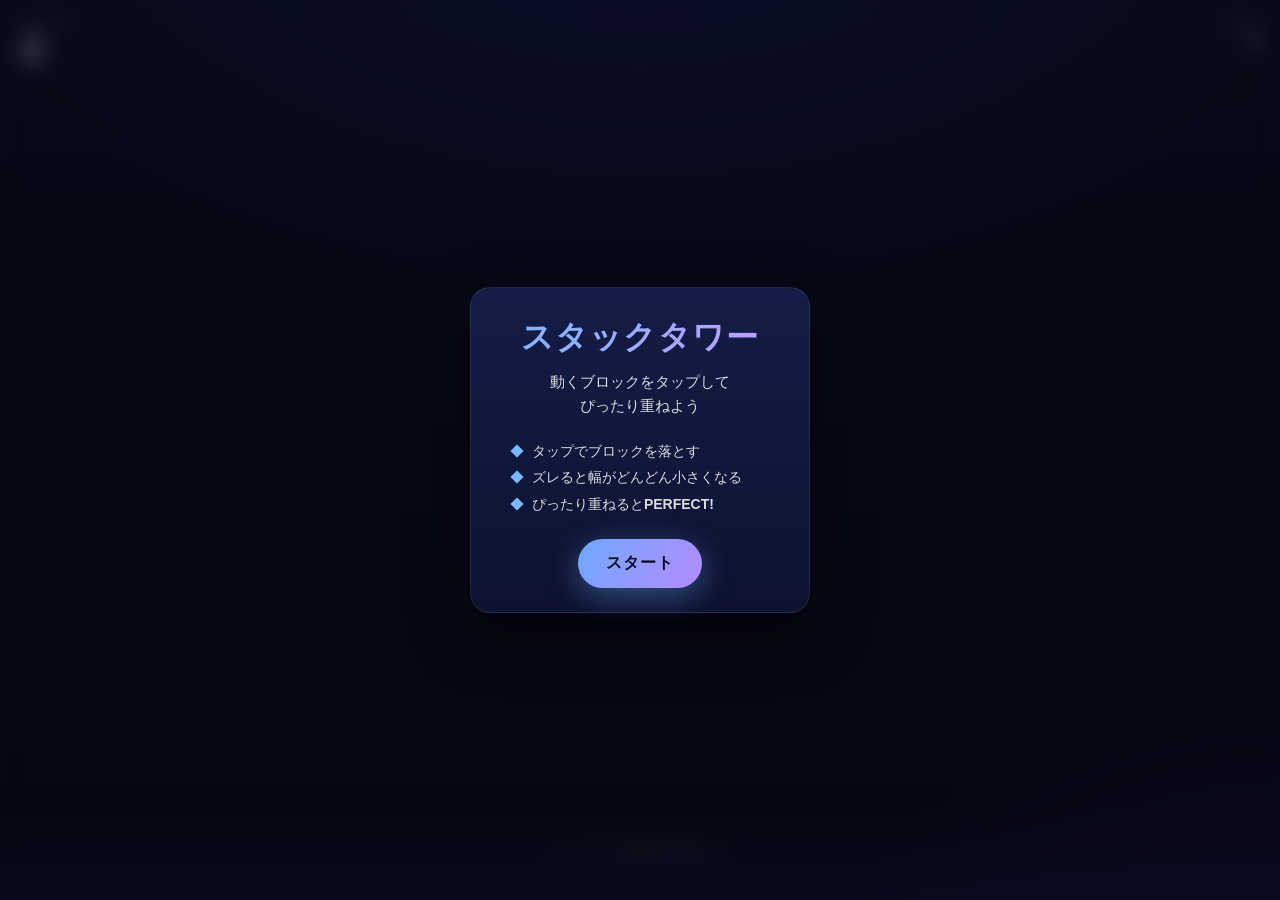
==== index.html @ 0a646254 "Add Stack Tower mobile-friendly tap game Single-tap HTML5 game playable on smartphones. A block slid" ====
<!DOCTYPE html>
<html lang="ja">
<head>
<meta charset="UTF-8">
<meta name="viewport" content="width=device-width, initial-scale=1.0, maximum-scale=1.0, minimum-scale=1.0, user-scalable=no, viewport-fit=cover">
<meta name="mobile-web-app-capable" content="yes">
<meta name="apple-mobile-web-app-capable" content="yes">
<meta name="apple-mobile-web-app-status-bar-style" content="black-translucent">
<meta name="theme-color" content="#0b1020">
<title>スタックタワー</title>
<link rel="stylesheet" href="style.css">
</head>
<body>
<div id="app">
  <canvas id="game"></canvas>

  <div id="hud">
    <div class="score-block">
      <div class="score-label">SCORE</div>
      <div id="score" class="score-value">0</div>
    </div>
    <div class="best-block">
      <div class="best-label">BEST</div>
      <div id="best" class="best-value">0</div>
    </div>
  </div>

  <div id="tap-hint" class="hint">タップして積み上げよう</div>

  <div id="start-screen" class="overlay">
    <div class="panel">
      <h1>スタックタワー</h1>
      <p class="lead">動くブロックをタップして<br>ぴったり重ねよう</p>
      <ul class="rules">
        <li>タップでブロックを落とす</li>
        <li>ズレると幅がどんどん小さくなる</li>
        <li>ぴったり重ねると<b>PERFECT!</b></li>
      </ul>
      <button id="start-btn" class="btn primary">スタート</button>
    </div>
  </div>

  <div id="gameover-screen" class="overlay hidden">
    <div class="panel">
      <h2>GAME OVER</h2>
      <div class="result-row">
        <span>SCORE</span>
        <b id="final-score">0</b>
      </div>
      <div class="result-row">
        <span>BEST</span>
        <b id="final-best">0</b>
      </div>
      <button id="retry-btn" class="btn primary">もう一度</button>
    </div>
  </div>
</div>

<script src="game.js"></script>
</body>
</html>
---- style.css ----
* {
  box-sizing: border-box;
  margin: 0;
  padding: 0;
  -webkit-tap-highlight-color: transparent;
  -webkit-touch-callout: none;
  -webkit-user-select: none;
  user-select: none;
}

html, body {
  width: 100%;
  height: 100%;
  overflow: hidden;
  overscroll-behavior: none;
  background: #0b1020;
  color: #f5f7ff;
  font-family: -apple-system, BlinkMacSystemFont, "Hiragino Sans", "Yu Gothic UI", "Segoe UI", sans-serif;
  touch-action: manipulation;
}

#app {
  position: fixed;
  inset: 0;
  display: flex;
  align-items: center;
  justify-content: center;
  background:
    radial-gradient(1200px 800px at 50% -20%, #1e2a68 0%, transparent 60%),
    radial-gradient(900px 700px at 100% 120%, #2a1552 0%, transparent 55%),
    linear-gradient(180deg, #0b1020 0%, #05060f 100%);
}

#game {
  width: 100%;
  height: 100%;
  display: block;
  touch-action: manipulation;
}

#hud {
  position: absolute;
  top: env(safe-area-inset-top, 0);
  left: 0;
  right: 0;
  padding: 16px 20px;
  display: flex;
  justify-content: space-between;
  align-items: flex-start;
  pointer-events: none;
  font-variant-numeric: tabular-nums;
}

.score-label,
.best-label {
  font-size: 11px;
  letter-spacing: 0.18em;
  color: rgba(255, 255, 255, 0.55);
  text-transform: uppercase;
}

.score-value {
  font-size: 44px;
  font-weight: 800;
  line-height: 1;
  text-shadow: 0 2px 20px rgba(120, 160, 255, 0.35);
}

.best-block {
  text-align: right;
}

.best-value {
  font-size: 22px;
  font-weight: 700;
  color: rgba(255, 255, 255, 0.85);
}

.hint {
  position: absolute;
  bottom: calc(env(safe-area-inset-bottom, 0) + 40px);
  left: 0;
  right: 0;
  text-align: center;
  font-size: 14px;
  letter-spacing: 0.08em;
  color: rgba(255, 255, 255, 0.7);
  animation: pulse 1.4s ease-in-out infinite;
  pointer-events: none;
}

.hint.hidden {
  display: none;
}

@keyframes pulse {
  0%, 100% { opacity: 0.4; transform: translateY(0); }
  50% { opacity: 1; transform: translateY(-2px); }
}

.overlay {
  position: absolute;
  inset: 0;
  display: flex;
  align-items: center;
  justify-content: center;
  background: rgba(6, 8, 22, 0.72);
  backdrop-filter: blur(10px);
  -webkit-backdrop-filter: blur(10px);
  padding: 24px;
  z-index: 10;
}

.overlay.hidden {
  display: none;
}

.panel {
  background: linear-gradient(180deg, rgba(30, 42, 104, 0.6), rgba(20, 26, 66, 0.6));
  border: 1px solid rgba(255, 255, 255, 0.08);
  border-radius: 20px;
  padding: 28px 24px 24px;
  max-width: 340px;
  width: 100%;
  text-align: center;
  box-shadow: 0 20px 60px rgba(0, 0, 0, 0.5);
}

.panel h1 {
  font-size: 32px;
  letter-spacing: 0.04em;
  margin-bottom: 10px;
  background: linear-gradient(120deg, #79b8ff, #c39bff);
  -webkit-background-clip: text;
  background-clip: text;
  color: transparent;
}

.panel h2 {
  font-size: 26px;
  margin-bottom: 18px;
  color: #ffd06a;
  letter-spacing: 0.08em;
}

.panel .lead {
  color: rgba(255, 255, 255, 0.85);
  line-height: 1.6;
  margin-bottom: 20px;
  font-size: 15px;
}

.rules {
  list-style: none;
  text-align: left;
  margin: 0 auto 22px;
  max-width: 260px;
  color: rgba(255, 255, 255, 0.85);
  font-size: 14px;
  line-height: 1.9;
}

.rules li::before {
  content: "◆ ";
  color: #79b8ff;
  margin-right: 4px;
}

.result-row {
  display: flex;
  justify-content: space-between;
  align-items: baseline;
  padding: 10px 6px;
  border-bottom: 1px dashed rgba(255, 255, 255, 0.12);
  font-size: 15px;
  color: rgba(255, 255, 255, 0.75);
}

.result-row:last-of-type {
  border-bottom: none;
  margin-bottom: 12px;
}

.result-row b {
  font-size: 28px;
  color: #fff;
  font-variant-numeric: tabular-nums;
}

.btn {
  display: inline-block;
  padding: 14px 28px;
  border-radius: 999px;
  border: none;
  font-size: 16px;
  font-weight: 700;
  letter-spacing: 0.06em;
  cursor: pointer;
  transition: transform 0.1s ease, box-shadow 0.2s ease;
  font-family: inherit;
}

.btn.primary {
  background: linear-gradient(120deg, #6ea8ff, #b48bff);
  color: #0b1020;
  box-shadow: 0 8px 30px rgba(110, 168, 255, 0.4);
}

.btn:active {
  transform: translateY(1px) scale(0.98);
}
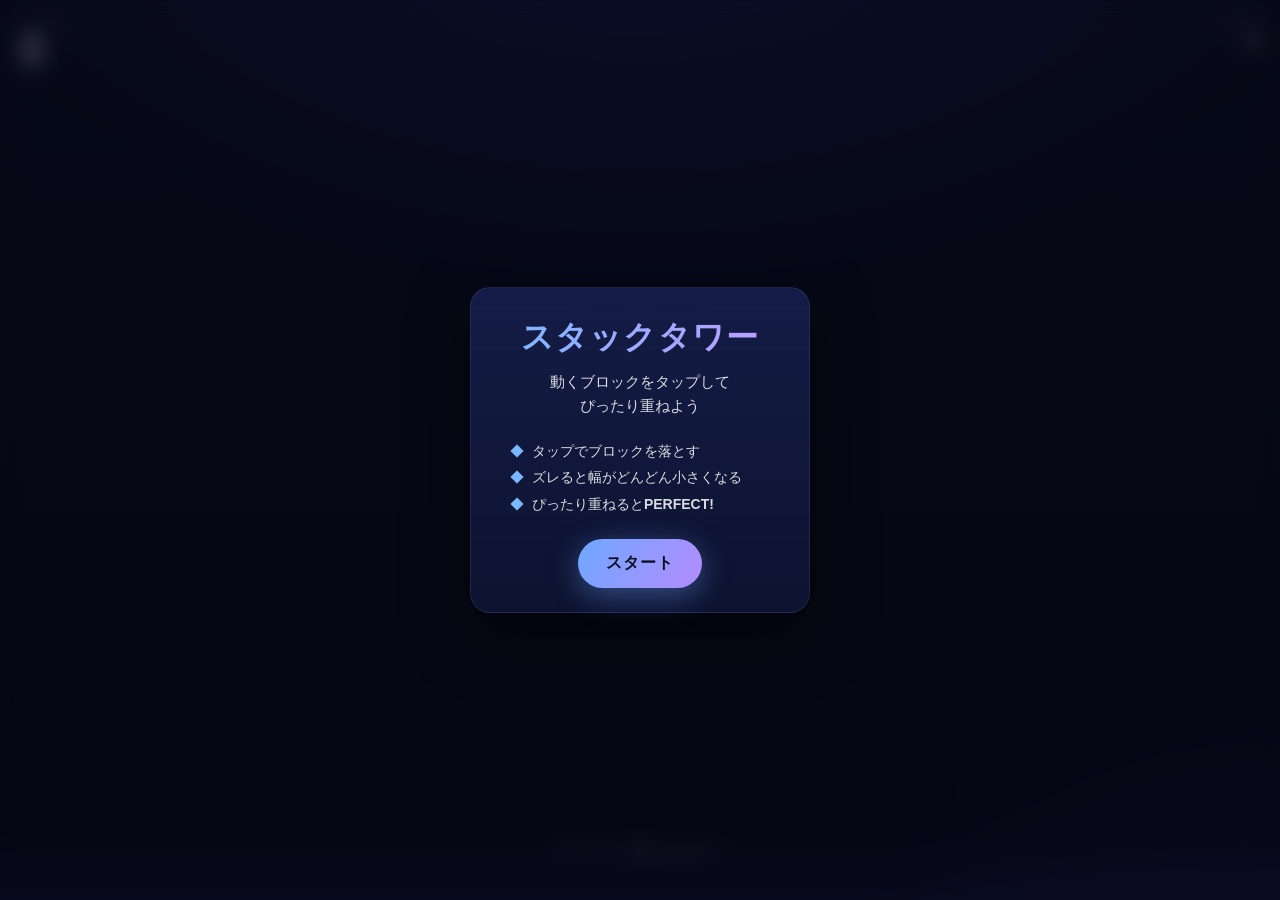
==== commit db2cd81e: "Add PWA support: manifest, offline service worker, and icons - Add manifest.webmanifest (name/short_" ====
--- a/index.html
+++ b/index.html
@@ -9,6 +9,10 @@
 <meta name="theme-color" content="#0b1020">
 <title>スタックタワー</title>
 <link rel="stylesheet" href="style.css">
+<link rel="manifest" href="manifest.webmanifest">
+<link rel="apple-touch-icon" href="icon-192.svg">
+<link rel="icon" type="image/svg+xml" href="icon-192.svg">
+<script src="sw-register.js" defer></script>
 </head>
 <body>
 <div id="app">
--- a/style.css
+++ b/style.css
@@ -16,7 +16,9 @@
   background: #0b1020;
   color: #f5f7ff;
   font-family: -apple-system, BlinkMacSystemFont, "Hiragino Sans", "Yu Gothic UI", "Segoe UI", sans-serif;
-  touch-action: manipulation;
+  touch-action: none;
+  position: fixed;
+  inset: 0;
 }
 
 #app {
@@ -35,7 +37,7 @@
   width: 100%;
   height: 100%;
   display: block;
-  touch-action: manipulation;
+  touch-action: none;
 }
 
 #hud {
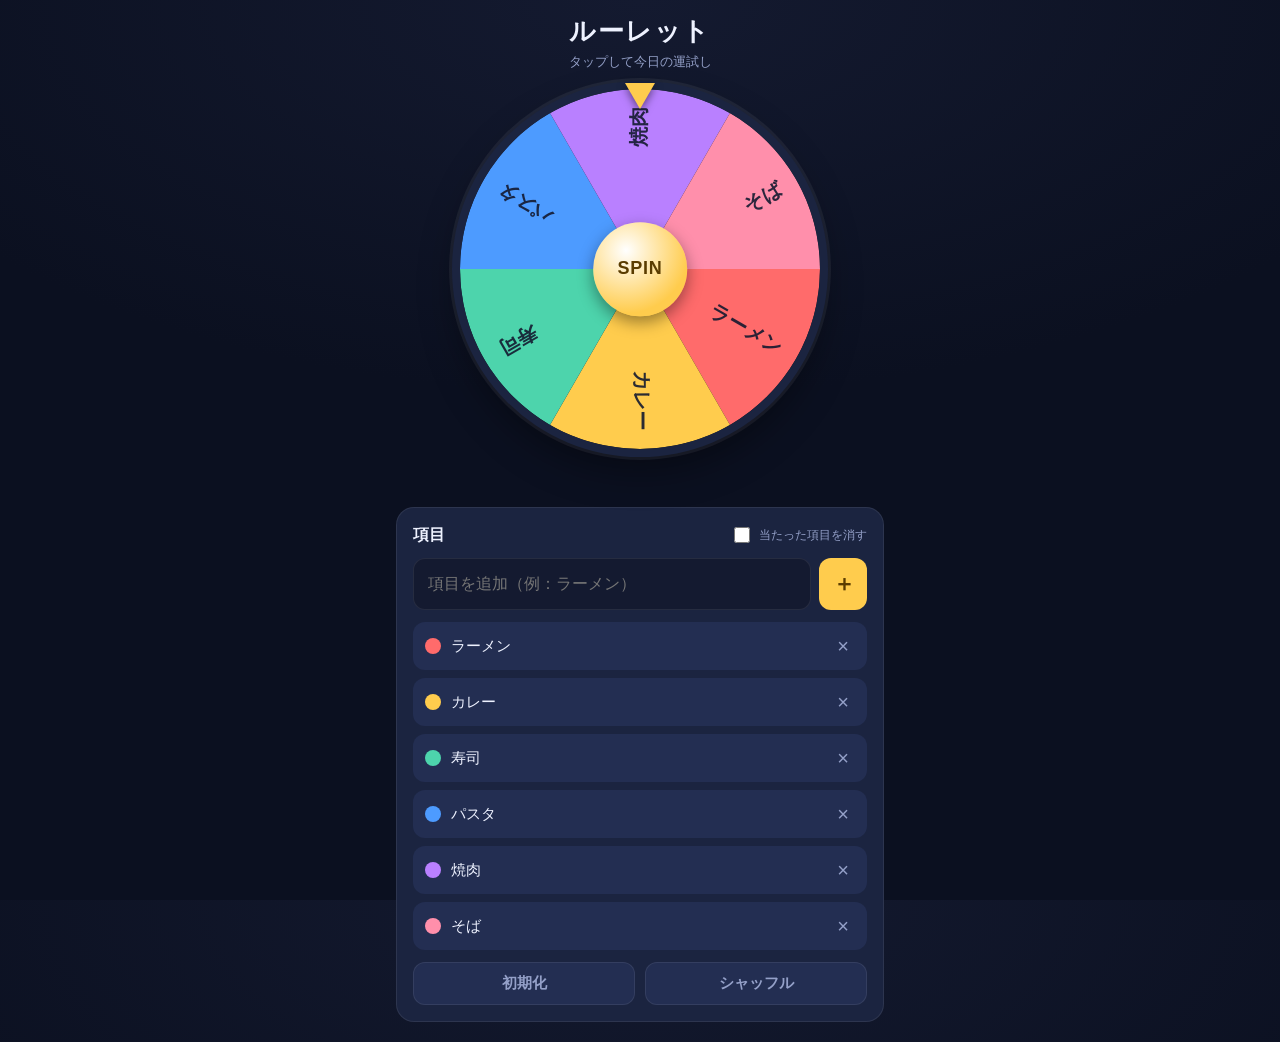
==== commit 9d9279b3: "Replace Stack Tower with a customizable roulette app Build a mobile-friendly spinning roulette: - Ca" ====
--- a/index.html
+++ b/index.html
@@ -7,7 +7,7 @@
 <meta name="apple-mobile-web-app-capable" content="yes">
 <meta name="apple-mobile-web-app-status-bar-style" content="black-translucent">
 <meta name="theme-color" content="#0b1020">
-<title>スタックタワー</title>
+<title>ルーレット</title>
 <link rel="stylesheet" href="style.css">
 <link rel="manifest" href="manifest.webmanifest">
 <link rel="apple-touch-icon" href="icon-192.svg">
@@ -16,50 +16,51 @@
 </head>
 <body>
 <div id="app">
-  <canvas id="game"></canvas>
+  <header id="topbar">
+    <h1 class="title">ルーレット</h1>
+    <p class="subtitle">タップして今日の運試し</p>
+  </header>
 
-  <div id="hud">
-    <div class="score-block">
-      <div class="score-label">SCORE</div>
-      <div id="score" class="score-value">0</div>
+  <main id="stage">
+    <div id="wheel-wrap">
+      <div id="pointer" aria-hidden="true"></div>
+      <canvas id="wheel"></canvas>
+      <button id="spin-btn" type="button" aria-label="ルーレットを回す">SPIN</button>
     </div>
-    <div class="best-block">
-      <div class="best-label">BEST</div>
-      <div id="best" class="best-value">0</div>
+    <div id="result" class="result" aria-live="polite"></div>
+  </main>
+
+  <section id="editor" aria-label="項目の編集">
+    <div class="editor-head">
+      <h2>項目</h2>
+      <label class="toggle">
+        <input type="checkbox" id="remove-winner">
+        <span>当たった項目を消す</span>
+      </label>
     </div>
-  </div>
 
-  <div id="tap-hint" class="hint">タップして積み上げよう</div>
+    <form id="add-form" autocomplete="off">
+      <input type="text" id="item-input" maxlength="24" placeholder="項目を追加（例：ラーメン）" aria-label="追加する項目">
+      <button type="submit" class="btn add" aria-label="追加">＋</button>
+    </form>
 
-  <div id="start-screen" class="overlay">
-    <div class="panel">
-      <h1>スタックタワー</h1>
-      <p class="lead">動くブロックをタップして<br>ぴったり重ねよう</p>
-      <ul class="rules">
-        <li>タップでブロックを落とす</li>
-        <li>ズレると幅がどんどん小さくなる</li>
-        <li>ぴったり重ねると<b>PERFECT!</b></li>
-      </ul>
-      <button id="start-btn" class="btn primary">スタート</button>
+    <ul id="item-list" class="item-list"></ul>
+
+    <div class="editor-actions">
+      <button type="button" id="reset-btn" class="btn ghost">初期化</button>
+      <button type="button" id="shuffle-btn" class="btn ghost">シャッフル</button>
     </div>
-  </div>
+  </section>
+</div>
 
-  <div id="gameover-screen" class="overlay hidden">
-    <div class="panel">
-      <h2>GAME OVER</h2>
-      <div class="result-row">
-        <span>SCORE</span>
-        <b id="final-score">0</b>
-      </div>
-      <div class="result-row">
-        <span>BEST</span>
-        <b id="final-best">0</b>
-      </div>
-      <button id="retry-btn" class="btn primary">もう一度</button>
-    </div>
+<div id="win-modal" class="overlay hidden" role="dialog" aria-modal="true" aria-labelledby="win-title">
+  <div class="panel">
+    <div class="win-label">結果</div>
+    <div id="win-title" class="win-name">—</div>
+    <button type="button" id="win-close" class="btn primary">閉じる</button>
   </div>
 </div>
 
-<script src="game.js"></script>
+<script src="roulette.js" defer></script>
 </body>
 </html>
--- a/style.css
+++ b/style.css
@@ -1,213 +1,314 @@
+:root {
+  --bg: #0b1020;
+  --bg-2: #141a30;
+  --panel: #1b2440;
+  --panel-2: #232e52;
+  --text: #eef2ff;
+  --muted: #94a0c8;
+  --accent: #ffcc4d;
+  --accent-2: #ff6b6b;
+  --line: rgba(255, 255, 255, 0.08);
+  --safe-top: env(safe-area-inset-top, 0px);
+  --safe-bottom: env(safe-area-inset-bottom, 0px);
+}
+
 * {
   box-sizing: border-box;
+  -webkit-tap-highlight-color: transparent;
+}
+
+html, body {
   margin: 0;
   padding: 0;
-  -webkit-tap-highlight-color: transparent;
-  -webkit-touch-callout: none;
-  -webkit-user-select: none;
-  user-select: none;
-}
-
-html, body {
-  width: 100%;
   height: 100%;
-  overflow: hidden;
+}
+
+body {
+  background: radial-gradient(120% 80% at 50% 0%, var(--bg-2) 0%, var(--bg) 55%);
+  color: var(--text);
+  font-family: -apple-system, BlinkMacSystemFont, "Hiragino Kaku Gothic ProN",
+    "Noto Sans JP", "Segoe UI", Roboto, sans-serif;
   overscroll-behavior: none;
-  background: #0b1020;
-  color: #f5f7ff;
-  font-family: -apple-system, BlinkMacSystemFont, "Hiragino Sans", "Yu Gothic UI", "Segoe UI", sans-serif;
-  touch-action: none;
-  position: fixed;
-  inset: 0;
 }
 
 #app {
-  position: fixed;
-  inset: 0;
-  display: flex;
-  align-items: center;
-  justify-content: center;
-  background:
-    radial-gradient(1200px 800px at 50% -20%, #1e2a68 0%, transparent 60%),
-    radial-gradient(900px 700px at 100% 120%, #2a1552 0%, transparent 55%),
-    linear-gradient(180deg, #0b1020 0%, #05060f 100%);
-}
-
-#game {
+  max-width: 520px;
+  margin: 0 auto;
+  min-height: 100%;
+  padding: calc(var(--safe-top) + 14px) 16px calc(var(--safe-bottom) + 20px);
+  display: flex;
+  flex-direction: column;
+  gap: 18px;
+}
+
+/* Top bar */
+#topbar {
+  text-align: center;
+}
+.title {
+  margin: 0;
+  font-size: 26px;
+  font-weight: 800;
+  letter-spacing: 0.06em;
+}
+.subtitle {
+  margin: 4px 0 0;
+  font-size: 13px;
+  color: var(--muted);
+}
+
+/* Wheel */
+#stage {
+  display: flex;
+  flex-direction: column;
+  align-items: center;
+  gap: 14px;
+}
+#wheel-wrap {
+  position: relative;
+  width: min(88vw, 360px);
+  aspect-ratio: 1 / 1;
+}
+#wheel {
   width: 100%;
   height: 100%;
   display: block;
-  touch-action: none;
-}
-
-#hud {
+  border-radius: 50%;
+  box-shadow:
+    0 0 0 8px var(--panel),
+    0 0 0 11px rgba(255, 255, 255, 0.06),
+    0 18px 40px rgba(0, 0, 0, 0.45);
+}
+#pointer {
   position: absolute;
-  top: env(safe-area-inset-top, 0);
-  left: 0;
-  right: 0;
-  padding: 16px 20px;
-  display: flex;
+  top: -6px;
+  left: 50%;
+  transform: translateX(-50%);
+  width: 0;
+  height: 0;
+  border-left: 15px solid transparent;
+  border-right: 15px solid transparent;
+  border-top: 26px solid var(--accent);
+  filter: drop-shadow(0 3px 4px rgba(0, 0, 0, 0.5));
+  z-index: 3;
+}
+#spin-btn {
+  position: absolute;
+  top: 50%;
+  left: 50%;
+  transform: translate(-50%, -50%);
+  width: 26%;
+  aspect-ratio: 1 / 1;
+  border-radius: 50%;
+  border: none;
+  background: radial-gradient(circle at 35% 30%, #fff, var(--accent) 70%);
+  color: #5a3c00;
+  font-weight: 800;
+  font-size: clamp(13px, 4.2vw, 18px);
+  letter-spacing: 0.04em;
+  cursor: pointer;
+  z-index: 2;
+  box-shadow: 0 6px 16px rgba(0, 0, 0, 0.4);
+  transition: transform 0.1s ease;
+}
+#spin-btn:active {
+  transform: translate(-50%, -50%) scale(0.94);
+}
+#spin-btn:disabled {
+  opacity: 0.6;
+  cursor: default;
+}
+
+.result {
+  min-height: 26px;
+  font-size: 18px;
+  font-weight: 700;
+  text-align: center;
+  color: var(--accent);
+}
+
+/* Editor */
+#editor {
+  background: var(--panel);
+  border: 1px solid var(--line);
+  border-radius: 18px;
+  padding: 16px;
+  display: flex;
+  flex-direction: column;
+  gap: 12px;
+}
+.editor-head {
+  display: flex;
+  align-items: center;
   justify-content: space-between;
-  align-items: flex-start;
-  pointer-events: none;
-  font-variant-numeric: tabular-nums;
-}
-
-.score-label,
-.best-label {
-  font-size: 11px;
-  letter-spacing: 0.18em;
-  color: rgba(255, 255, 255, 0.55);
-  text-transform: uppercase;
-}
-
-.score-value {
-  font-size: 44px;
-  font-weight: 800;
+  gap: 10px;
+}
+.editor-head h2 {
+  margin: 0;
+  font-size: 16px;
+}
+.toggle {
+  display: inline-flex;
+  align-items: center;
+  gap: 6px;
+  font-size: 12px;
+  color: var(--muted);
+  cursor: pointer;
+}
+.toggle input {
+  width: 16px;
+  height: 16px;
+  accent-color: var(--accent);
+}
+
+#add-form {
+  display: flex;
+  gap: 8px;
+}
+#item-input {
+  flex: 1;
+  min-width: 0;
+  padding: 12px 14px;
+  border-radius: 12px;
+  border: 1px solid var(--line);
+  background: var(--bg-2);
+  color: var(--text);
+  font-size: 16px;
+}
+#item-input:focus {
+  outline: none;
+  border-color: var(--accent);
+}
+
+.item-list {
+  list-style: none;
+  margin: 0;
+  padding: 0;
+  display: flex;
+  flex-direction: column;
+  gap: 8px;
+  max-height: 44vh;
+  overflow-y: auto;
+}
+.item-list li {
+  display: flex;
+  align-items: center;
+  gap: 10px;
+  padding: 10px 12px;
+  background: var(--panel-2);
+  border-radius: 12px;
+}
+.item-list .swatch {
+  width: 16px;
+  height: 16px;
+  border-radius: 50%;
+  flex: 0 0 auto;
+}
+.item-list .name {
+  flex: 1;
+  min-width: 0;
+  font-size: 15px;
+  overflow: hidden;
+  text-overflow: ellipsis;
+  white-space: nowrap;
+}
+.item-list .remove {
+  border: none;
+  background: transparent;
+  color: var(--muted);
+  font-size: 20px;
   line-height: 1;
-  text-shadow: 0 2px 20px rgba(120, 160, 255, 0.35);
-}
-
-.best-block {
-  text-align: right;
-}
-
-.best-value {
+  padding: 4px 6px;
+  cursor: pointer;
+}
+.item-list .remove:active {
+  color: var(--accent-2);
+}
+.empty-hint {
+  text-align: center;
+  color: var(--muted);
+  font-size: 13px;
+  padding: 8px 0;
+}
+
+.editor-actions {
+  display: flex;
+  gap: 10px;
+}
+
+/* Buttons */
+.btn {
+  border: none;
+  border-radius: 12px;
+  font-size: 15px;
+  font-weight: 700;
+  padding: 11px 14px;
+  cursor: pointer;
+  color: var(--text);
+}
+.btn.add {
+  flex: 0 0 auto;
+  width: 48px;
   font-size: 22px;
-  font-weight: 700;
-  color: rgba(255, 255, 255, 0.85);
-}
-
-.hint {
-  position: absolute;
-  bottom: calc(env(safe-area-inset-bottom, 0) + 40px);
-  left: 0;
-  right: 0;
-  text-align: center;
-  font-size: 14px;
-  letter-spacing: 0.08em;
-  color: rgba(255, 255, 255, 0.7);
-  animation: pulse 1.4s ease-in-out infinite;
-  pointer-events: none;
-}
-
-.hint.hidden {
-  display: none;
-}
-
-@keyframes pulse {
-  0%, 100% { opacity: 0.4; transform: translateY(0); }
-  50% { opacity: 1; transform: translateY(-2px); }
-}
-
+  background: var(--accent);
+  color: #5a3c00;
+}
+.btn.ghost {
+  flex: 1;
+  background: var(--panel-2);
+  border: 1px solid var(--line);
+  color: var(--muted);
+}
+.btn.ghost:active {
+  background: var(--bg-2);
+}
+.btn.primary {
+  background: linear-gradient(135deg, var(--accent), #ffb020);
+  color: #5a3c00;
+  width: 100%;
+  padding: 14px;
+  font-size: 16px;
+}
+
+/* Modal */
 .overlay {
-  position: absolute;
+  position: fixed;
   inset: 0;
+  background: rgba(5, 8, 20, 0.72);
+  backdrop-filter: blur(4px);
   display: flex;
   align-items: center;
   justify-content: center;
-  background: rgba(6, 8, 22, 0.72);
-  backdrop-filter: blur(10px);
-  -webkit-backdrop-filter: blur(10px);
   padding: 24px;
   z-index: 10;
 }
-
 .overlay.hidden {
   display: none;
 }
-
 .panel {
-  background: linear-gradient(180deg, rgba(30, 42, 104, 0.6), rgba(20, 26, 66, 0.6));
-  border: 1px solid rgba(255, 255, 255, 0.08);
+  background: var(--panel);
+  border: 1px solid var(--line);
   border-radius: 20px;
-  padding: 28px 24px 24px;
+  padding: 26px 22px;
+  width: 100%;
   max-width: 340px;
-  width: 100%;
   text-align: center;
-  box-shadow: 0 20px 60px rgba(0, 0, 0, 0.5);
-}
-
-.panel h1 {
-  font-size: 32px;
-  letter-spacing: 0.04em;
-  margin-bottom: 10px;
-  background: linear-gradient(120deg, #79b8ff, #c39bff);
-  -webkit-background-clip: text;
-  background-clip: text;
-  color: transparent;
-}
-
-.panel h2 {
-  font-size: 26px;
-  margin-bottom: 18px;
-  color: #ffd06a;
-  letter-spacing: 0.08em;
-}
-
-.panel .lead {
-  color: rgba(255, 255, 255, 0.85);
-  line-height: 1.6;
-  margin-bottom: 20px;
-  font-size: 15px;
-}
-
-.rules {
-  list-style: none;
-  text-align: left;
-  margin: 0 auto 22px;
-  max-width: 260px;
-  color: rgba(255, 255, 255, 0.85);
-  font-size: 14px;
-  line-height: 1.9;
-}
-
-.rules li::before {
-  content: "◆ ";
-  color: #79b8ff;
-  margin-right: 4px;
-}
-
-.result-row {
-  display: flex;
-  justify-content: space-between;
-  align-items: baseline;
-  padding: 10px 6px;
-  border-bottom: 1px dashed rgba(255, 255, 255, 0.12);
-  font-size: 15px;
-  color: rgba(255, 255, 255, 0.75);
-}
-
-.result-row:last-of-type {
-  border-bottom: none;
-  margin-bottom: 12px;
-}
-
-.result-row b {
-  font-size: 28px;
-  color: #fff;
-  font-variant-numeric: tabular-nums;
-}
-
-.btn {
-  display: inline-block;
-  padding: 14px 28px;
-  border-radius: 999px;
-  border: none;
-  font-size: 16px;
-  font-weight: 700;
-  letter-spacing: 0.06em;
-  cursor: pointer;
-  transition: transform 0.1s ease, box-shadow 0.2s ease;
-  font-family: inherit;
-}
-
-.btn.primary {
-  background: linear-gradient(120deg, #6ea8ff, #b48bff);
-  color: #0b1020;
-  box-shadow: 0 8px 30px rgba(110, 168, 255, 0.4);
-}
-
-.btn:active {
-  transform: translateY(1px) scale(0.98);
-}
+  box-shadow: 0 24px 60px rgba(0, 0, 0, 0.5);
+  animation: pop 0.28s cubic-bezier(0.2, 1.2, 0.4, 1);
+}
+@keyframes pop {
+  from { transform: scale(0.85); opacity: 0; }
+  to { transform: scale(1); opacity: 1; }
+}
+.win-label {
+  font-size: 13px;
+  color: var(--muted);
+  letter-spacing: 0.2em;
+}
+.win-name {
+  margin: 10px 0 22px;
+  font-size: 30px;
+  font-weight: 800;
+  color: var(--accent);
+  word-break: break-word;
+}
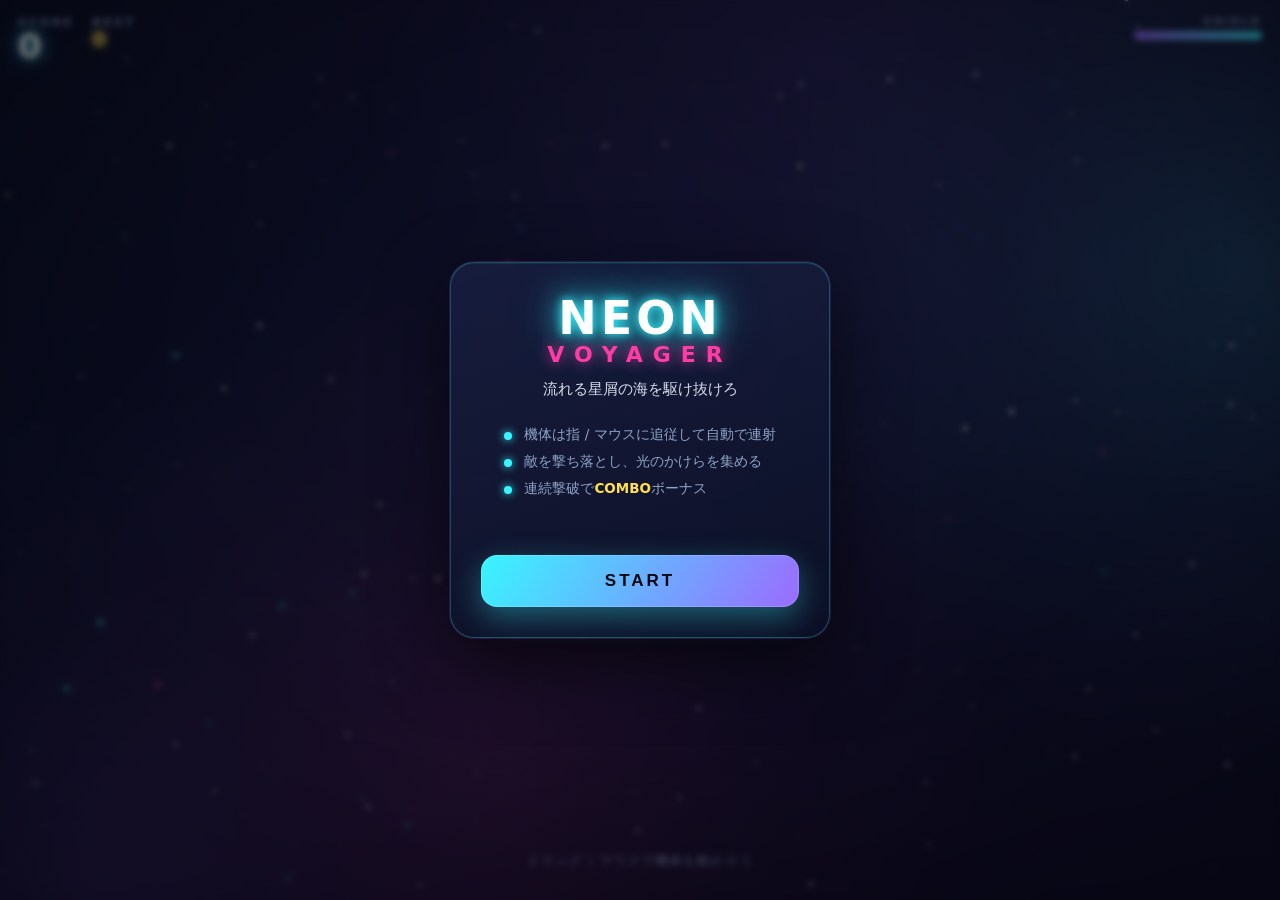
==== commit 85a2381d: "Replace stack game with NEON VOYAGER neon space shooter Build a new graphics-focused arcade shooter " ====
--- a/index.html
+++ b/index.html
@@ -6,8 +6,8 @@
 <meta name="mobile-web-app-capable" content="yes">
 <meta name="apple-mobile-web-app-capable" content="yes">
 <meta name="apple-mobile-web-app-status-bar-style" content="black-translucent">
-<meta name="theme-color" content="#0b1020">
-<title>ルーレット</title>
+<meta name="theme-color" content="#05060f">
+<title>NEON VOYAGER</title>
 <link rel="stylesheet" href="style.css">
 <link rel="manifest" href="manifest.webmanifest">
 <link rel="apple-touch-icon" href="icon-192.svg">
@@ -16,51 +16,63 @@
 </head>
 <body>
 <div id="app">
-  <header id="topbar">
-    <h1 class="title">ルーレット</h1>
-    <p class="subtitle">タップして今日の運試し</p>
-  </header>
+  <canvas id="game"></canvas>
 
-  <main id="stage">
-    <div id="wheel-wrap">
-      <div id="pointer" aria-hidden="true"></div>
-      <canvas id="wheel"></canvas>
-      <button id="spin-btn" type="button" aria-label="ルーレットを回す">SPIN</button>
+  <div id="hud">
+    <div class="hud-left">
+      <div class="stat">
+        <div class="stat-label">SCORE</div>
+        <div id="score" class="stat-value">0</div>
+      </div>
+      <div class="stat small">
+        <div class="stat-label">BEST</div>
+        <div id="best" class="stat-value">0</div>
+      </div>
     </div>
-    <div id="result" class="result" aria-live="polite"></div>
-  </main>
+    <div class="hud-right">
+      <div id="combo" class="combo hidden">x1</div>
+      <div class="shield-wrap">
+        <div class="shield-label">SHIELD</div>
+        <div class="shield-bar"><div id="shield-fill" class="shield-fill"></div></div>
+      </div>
+    </div>
+  </div>
 
-  <section id="editor" aria-label="項目の編集">
-    <div class="editor-head">
-      <h2>項目</h2>
-      <label class="toggle">
-        <input type="checkbox" id="remove-winner">
-        <span>当たった項目を消す</span>
-      </label>
+  <div id="hint" class="hint">ドラッグ / マウスで機体を動かそう</div>
+
+  <div id="start-screen" class="overlay">
+    <div class="panel">
+      <div class="logo">
+        <span class="logo-neon">NEON</span>
+        <span class="logo-sub">VOYAGER</span>
+      </div>
+      <p class="lead">流れる星屑の海を駆け抜けろ</p>
+      <ul class="rules">
+        <li>機体は指 / マウスに追従して自動で連射</li>
+        <li>敵を撃ち落とし、光のかけらを集める</li>
+        <li>連続撃破で<b>COMBO</b>ボーナス</li>
+      </ul>
+      <button id="start-btn" class="btn primary">START</button>
     </div>
+  </div>
 
-    <form id="add-form" autocomplete="off">
-      <input type="text" id="item-input" maxlength="24" placeholder="項目を追加（例：ラーメン）" aria-label="追加する項目">
-      <button type="submit" class="btn add" aria-label="追加">＋</button>
-    </form>
-
-    <ul id="item-list" class="item-list"></ul>
-
-    <div class="editor-actions">
-      <button type="button" id="reset-btn" class="btn ghost">初期化</button>
-      <button type="button" id="shuffle-btn" class="btn ghost">シャッフル</button>
+  <div id="gameover-screen" class="overlay hidden">
+    <div class="panel">
+      <h2 class="go-title">GAME OVER</h2>
+      <div class="result-row">
+        <span>SCORE</span>
+        <b id="final-score">0</b>
+      </div>
+      <div class="result-row">
+        <span>BEST</span>
+        <b id="final-best">0</b>
+      </div>
+      <div id="new-record" class="new-record hidden">NEW RECORD!</div>
+      <button id="retry-btn" class="btn primary">RETRY</button>
     </div>
-  </section>
-</div>
-
-<div id="win-modal" class="overlay hidden" role="dialog" aria-modal="true" aria-labelledby="win-title">
-  <div class="panel">
-    <div class="win-label">結果</div>
-    <div id="win-title" class="win-name">—</div>
-    <button type="button" id="win-close" class="btn primary">閉じる</button>
   </div>
 </div>
 
-<script src="roulette.js" defer></script>
+<script src="game.js"></script>
 </body>
 </html>
--- a/style.css
+++ b/style.css
@@ -1,314 +1,297 @@
 :root {
-  --bg: #0b1020;
-  --bg-2: #141a30;
-  --panel: #1b2440;
-  --panel-2: #232e52;
-  --text: #eef2ff;
-  --muted: #94a0c8;
-  --accent: #ffcc4d;
-  --accent-2: #ff6b6b;
-  --line: rgba(255, 255, 255, 0.08);
-  --safe-top: env(safe-area-inset-top, 0px);
-  --safe-bottom: env(safe-area-inset-bottom, 0px);
+  --bg-0: #05060f;
+  --bg-1: #0a0f27;
+  --neon-cyan: #38f5ff;
+  --neon-pink: #ff3ca6;
+  --neon-purple: #9b6bff;
+  --neon-yellow: #ffe14d;
+  --ink: #eaf2ff;
+  --muted: #8ea3c8;
 }
 
 * {
+  margin: 0;
+  padding: 0;
   box-sizing: border-box;
   -webkit-tap-highlight-color: transparent;
+  -webkit-user-select: none;
+  user-select: none;
 }
 
 html, body {
-  margin: 0;
-  padding: 0;
+  width: 100%;
   height: 100%;
-}
-
-body {
-  background: radial-gradient(120% 80% at 50% 0%, var(--bg-2) 0%, var(--bg) 55%);
-  color: var(--text);
-  font-family: -apple-system, BlinkMacSystemFont, "Hiragino Kaku Gothic ProN",
-    "Noto Sans JP", "Segoe UI", Roboto, sans-serif;
+  overflow: hidden;
+  background: var(--bg-0);
+  color: var(--ink);
+  font-family: "Segoe UI", "Hiragino Kaku Gothic ProN", "Yu Gothic", Meiryo, system-ui, sans-serif;
   overscroll-behavior: none;
+  touch-action: none;
 }
 
 #app {
-  max-width: 520px;
-  margin: 0 auto;
-  min-height: 100%;
-  padding: calc(var(--safe-top) + 14px) 16px calc(var(--safe-bottom) + 20px);
+  position: fixed;
+  inset: 0;
+  display: flex;
+  align-items: center;
+  justify-content: center;
+  background:
+    radial-gradient(120% 90% at 50% -10%, #14224f 0%, rgba(10,15,39,0) 60%),
+    radial-gradient(90% 70% at 50% 110%, #2a0f3d 0%, rgba(5,6,15,0) 55%),
+    var(--bg-0);
+}
+
+#game {
+  display: block;
+  width: 100%;
+  height: 100%;
+  touch-action: none;
+}
+
+/* ---------- HUD ---------- */
+#hud {
+  position: absolute;
+  top: 0;
+  left: 0;
+  right: 0;
+  padding: calc(env(safe-area-inset-top, 0px) + 16px) 18px 0;
+  display: flex;
+  align-items: flex-start;
+  justify-content: space-between;
+  pointer-events: none;
+  z-index: 5;
+}
+
+.hud-left { display: flex; align-items: baseline; gap: 18px; }
+
+.stat-label {
+  font-size: 11px;
+  letter-spacing: 3px;
+  color: var(--muted);
+  font-weight: 700;
+}
+
+.stat-value {
+  font-size: 34px;
+  font-weight: 800;
+  line-height: 1;
+  color: #fff;
+  text-shadow: 0 0 12px rgba(56,245,255,0.9), 0 0 26px rgba(56,245,255,0.5);
+  font-variant-numeric: tabular-nums;
+  transition: transform 0.12s ease;
+}
+
+.stat.small .stat-value {
+  font-size: 20px;
+  color: var(--neon-yellow);
+  text-shadow: 0 0 10px rgba(255,225,77,0.7);
+}
+
+.stat-value.bump { transform: scale(1.28); }
+
+.hud-right {
   display: flex;
   flex-direction: column;
-  gap: 18px;
-}
-
-/* Top bar */
-#topbar {
-  text-align: center;
-}
-.title {
-  margin: 0;
-  font-size: 26px;
-  font-weight: 800;
-  letter-spacing: 0.06em;
-}
-.subtitle {
-  margin: 4px 0 0;
-  font-size: 13px;
-  color: var(--muted);
-}
-
-/* Wheel */
-#stage {
-  display: flex;
-  flex-direction: column;
-  align-items: center;
-  gap: 14px;
-}
-#wheel-wrap {
-  position: relative;
-  width: min(88vw, 360px);
-  aspect-ratio: 1 / 1;
-}
-#wheel {
-  width: 100%;
+  align-items: flex-end;
+  gap: 8px;
+}
+
+.combo {
+  font-size: 22px;
+  font-weight: 900;
+  font-style: italic;
+  color: var(--neon-pink);
+  text-shadow: 0 0 14px rgba(255,60,166,0.9);
+  transition: transform 0.1s ease, opacity 0.2s ease;
+}
+.combo.pop { transform: scale(1.35) rotate(-4deg); }
+.combo.hidden { display: none; }
+
+.shield-wrap { width: 128px; text-align: right; }
+.shield-label {
+  font-size: 10px;
+  letter-spacing: 3px;
+  color: var(--muted);
+  font-weight: 700;
+  margin-bottom: 4px;
+}
+.shield-bar {
+  height: 9px;
+  border-radius: 6px;
+  background: rgba(255,255,255,0.08);
+  box-shadow: inset 0 0 0 1px rgba(56,245,255,0.25);
+  overflow: hidden;
+}
+.shield-fill {
   height: 100%;
-  display: block;
-  border-radius: 50%;
-  box-shadow:
-    0 0 0 8px var(--panel),
-    0 0 0 11px rgba(255, 255, 255, 0.06),
-    0 18px 40px rgba(0, 0, 0, 0.45);
-}
-#pointer {
-  position: absolute;
-  top: -6px;
+  width: 100%;
+  border-radius: 6px;
+  background: linear-gradient(90deg, var(--neon-purple), var(--neon-cyan));
+  box-shadow: 0 0 12px rgba(56,245,255,0.8);
+  transition: width 0.25s ease, background 0.25s ease;
+}
+.shield-fill.low { background: linear-gradient(90deg, #ff5b5b, var(--neon-pink)); }
+
+/* ---------- hint ---------- */
+.hint {
+  position: absolute;
+  bottom: calc(env(safe-area-inset-bottom, 0px) + 30px);
   left: 50%;
   transform: translateX(-50%);
-  width: 0;
-  height: 0;
-  border-left: 15px solid transparent;
-  border-right: 15px solid transparent;
-  border-top: 26px solid var(--accent);
-  filter: drop-shadow(0 3px 4px rgba(0, 0, 0, 0.5));
-  z-index: 3;
-}
-#spin-btn {
-  position: absolute;
-  top: 50%;
-  left: 50%;
-  transform: translate(-50%, -50%);
-  width: 26%;
-  aspect-ratio: 1 / 1;
+  font-size: 13px;
+  letter-spacing: 1px;
+  color: var(--muted);
+  z-index: 5;
+  pointer-events: none;
+  animation: hintPulse 1.8s ease-in-out infinite;
+}
+@keyframes hintPulse {
+  0%, 100% { opacity: 0.35; }
+  50% { opacity: 0.9; }
+}
+.hint.hidden { display: none; }
+
+/* ---------- overlays ---------- */
+.overlay {
+  position: absolute;
+  inset: 0;
+  display: flex;
+  align-items: center;
+  justify-content: center;
+  z-index: 10;
+  padding: 24px;
+  background: radial-gradient(120% 120% at 50% 40%, rgba(5,6,15,0.35) 0%, rgba(5,6,15,0.85) 100%);
+  backdrop-filter: blur(3px);
+  -webkit-backdrop-filter: blur(3px);
+  animation: fadeIn 0.4s ease;
+}
+.overlay.hidden { display: none; }
+@keyframes fadeIn { from { opacity: 0; } to { opacity: 1; } }
+
+.panel {
+  width: min(90vw, 380px);
+  padding: 34px 30px 30px;
+  border-radius: 24px;
+  text-align: center;
+  background: linear-gradient(160deg, rgba(24,32,66,0.85), rgba(12,16,38,0.9));
+  border: 1px solid rgba(56,245,255,0.25);
+  box-shadow:
+    0 0 0 1px rgba(155,107,255,0.15),
+    0 24px 70px rgba(0,0,0,0.6),
+    inset 0 1px 0 rgba(255,255,255,0.06);
+}
+
+.logo { line-height: 0.95; margin-bottom: 14px; }
+.logo-neon {
+  display: block;
+  font-size: 46px;
+  font-weight: 900;
+  letter-spacing: 4px;
+  color: #fff;
+  text-shadow:
+    0 0 10px var(--neon-cyan),
+    0 0 26px var(--neon-cyan),
+    0 0 48px rgba(56,245,255,0.6);
+}
+.logo-sub {
+  display: block;
+  font-size: 22px;
+  font-weight: 800;
+  letter-spacing: 10px;
+  margin-top: 4px;
+  color: var(--neon-pink);
+  text-shadow: 0 0 14px rgba(255,60,166,0.8);
+}
+
+.lead {
+  color: var(--ink);
+  font-size: 15px;
+  margin-bottom: 18px;
+  opacity: 0.9;
+}
+
+.rules {
+  list-style: none;
+  text-align: left;
+  margin: 0 auto 24px;
+  display: inline-block;
+}
+.rules li {
+  position: relative;
+  padding-left: 20px;
+  margin: 9px 0;
+  font-size: 13.5px;
+  color: var(--muted);
+}
+.rules li::before {
+  content: "";
+  position: absolute;
+  left: 0;
+  top: 6px;
+  width: 8px;
+  height: 8px;
   border-radius: 50%;
-  border: none;
-  background: radial-gradient(circle at 35% 30%, #fff, var(--accent) 70%);
-  color: #5a3c00;
-  font-weight: 800;
-  font-size: clamp(13px, 4.2vw, 18px);
-  letter-spacing: 0.04em;
-  cursor: pointer;
-  z-index: 2;
-  box-shadow: 0 6px 16px rgba(0, 0, 0, 0.4);
-  transition: transform 0.1s ease;
-}
-#spin-btn:active {
-  transform: translate(-50%, -50%) scale(0.94);
-}
-#spin-btn:disabled {
-  opacity: 0.6;
-  cursor: default;
-}
-
-.result {
-  min-height: 26px;
-  font-size: 18px;
-  font-weight: 700;
-  text-align: center;
-  color: var(--accent);
-}
-
-/* Editor */
-#editor {
-  background: var(--panel);
-  border: 1px solid var(--line);
-  border-radius: 18px;
-  padding: 16px;
-  display: flex;
-  flex-direction: column;
-  gap: 12px;
-}
-.editor-head {
+  background: var(--neon-cyan);
+  box-shadow: 0 0 8px var(--neon-cyan);
+}
+.rules b { color: var(--neon-yellow); }
+
+.go-title {
+  font-size: 30px;
+  font-weight: 900;
+  letter-spacing: 3px;
+  margin-bottom: 22px;
+  color: #fff;
+  text-shadow: 0 0 16px rgba(255,60,166,0.8);
+}
+
+.result-row {
   display: flex;
   align-items: center;
   justify-content: space-between;
-  gap: 10px;
-}
-.editor-head h2 {
-  margin: 0;
-  font-size: 16px;
-}
-.toggle {
-  display: inline-flex;
-  align-items: center;
-  gap: 6px;
-  font-size: 12px;
-  color: var(--muted);
+  padding: 10px 6px;
+  border-bottom: 1px solid rgba(255,255,255,0.08);
+  font-size: 14px;
+  letter-spacing: 2px;
+  color: var(--muted);
+}
+.result-row b {
+  font-size: 24px;
+  color: #fff;
+  font-variant-numeric: tabular-nums;
+  text-shadow: 0 0 12px rgba(56,245,255,0.7);
+}
+
+.new-record {
+  margin-top: 16px;
+  font-size: 15px;
+  font-weight: 800;
+  letter-spacing: 3px;
+  color: var(--neon-yellow);
+  text-shadow: 0 0 14px rgba(255,225,77,0.9);
+  animation: recordPulse 0.8s ease-in-out infinite;
+}
+.new-record.hidden { display: none; }
+@keyframes recordPulse {
+  0%, 100% { transform: scale(1); opacity: 0.85; }
+  50% { transform: scale(1.08); opacity: 1; }
+}
+
+.btn {
+  margin-top: 24px;
+  width: 100%;
+  padding: 16px;
+  border: none;
+  border-radius: 16px;
+  font-size: 17px;
+  font-weight: 800;
+  letter-spacing: 3px;
+  color: #05060f;
   cursor: pointer;
-}
-.toggle input {
-  width: 16px;
-  height: 16px;
-  accent-color: var(--accent);
-}
-
-#add-form {
-  display: flex;
-  gap: 8px;
-}
-#item-input {
-  flex: 1;
-  min-width: 0;
-  padding: 12px 14px;
-  border-radius: 12px;
-  border: 1px solid var(--line);
-  background: var(--bg-2);
-  color: var(--text);
-  font-size: 16px;
-}
-#item-input:focus {
-  outline: none;
-  border-color: var(--accent);
-}
-
-.item-list {
-  list-style: none;
-  margin: 0;
-  padding: 0;
-  display: flex;
-  flex-direction: column;
-  gap: 8px;
-  max-height: 44vh;
-  overflow-y: auto;
-}
-.item-list li {
-  display: flex;
-  align-items: center;
-  gap: 10px;
-  padding: 10px 12px;
-  background: var(--panel-2);
-  border-radius: 12px;
-}
-.item-list .swatch {
-  width: 16px;
-  height: 16px;
-  border-radius: 50%;
-  flex: 0 0 auto;
-}
-.item-list .name {
-  flex: 1;
-  min-width: 0;
-  font-size: 15px;
-  overflow: hidden;
-  text-overflow: ellipsis;
-  white-space: nowrap;
-}
-.item-list .remove {
-  border: none;
-  background: transparent;
-  color: var(--muted);
-  font-size: 20px;
-  line-height: 1;
-  padding: 4px 6px;
-  cursor: pointer;
-}
-.item-list .remove:active {
-  color: var(--accent-2);
-}
-.empty-hint {
-  text-align: center;
-  color: var(--muted);
-  font-size: 13px;
-  padding: 8px 0;
-}
-
-.editor-actions {
-  display: flex;
-  gap: 10px;
-}
-
-/* Buttons */
-.btn {
-  border: none;
-  border-radius: 12px;
-  font-size: 15px;
-  font-weight: 700;
-  padding: 11px 14px;
-  cursor: pointer;
-  color: var(--text);
-}
-.btn.add {
-  flex: 0 0 auto;
-  width: 48px;
-  font-size: 22px;
-  background: var(--accent);
-  color: #5a3c00;
-}
-.btn.ghost {
-  flex: 1;
-  background: var(--panel-2);
-  border: 1px solid var(--line);
-  color: var(--muted);
-}
-.btn.ghost:active {
-  background: var(--bg-2);
-}
-.btn.primary {
-  background: linear-gradient(135deg, var(--accent), #ffb020);
-  color: #5a3c00;
-  width: 100%;
-  padding: 14px;
-  font-size: 16px;
-}
-
-/* Modal */
-.overlay {
-  position: fixed;
-  inset: 0;
-  background: rgba(5, 8, 20, 0.72);
-  backdrop-filter: blur(4px);
-  display: flex;
-  align-items: center;
-  justify-content: center;
-  padding: 24px;
-  z-index: 10;
-}
-.overlay.hidden {
-  display: none;
-}
-.panel {
-  background: var(--panel);
-  border: 1px solid var(--line);
-  border-radius: 20px;
-  padding: 26px 22px;
-  width: 100%;
-  max-width: 340px;
-  text-align: center;
-  box-shadow: 0 24px 60px rgba(0, 0, 0, 0.5);
-  animation: pop 0.28s cubic-bezier(0.2, 1.2, 0.4, 1);
-}
-@keyframes pop {
-  from { transform: scale(0.85); opacity: 0; }
-  to { transform: scale(1); opacity: 1; }
-}
-.win-label {
-  font-size: 13px;
-  color: var(--muted);
-  letter-spacing: 0.2em;
-}
-.win-name {
-  margin: 10px 0 22px;
-  font-size: 30px;
-  font-weight: 800;
-  color: var(--accent);
-  word-break: break-word;
-}
+  background: linear-gradient(120deg, var(--neon-cyan), var(--neon-purple));
+  box-shadow: 0 10px 30px rgba(56,245,255,0.35), 0 0 0 1px rgba(255,255,255,0.15) inset;
+  transition: transform 0.12s ease, box-shadow 0.12s ease;
+  pointer-events: auto;
+}
+.btn:hover { transform: translateY(-2px); box-shadow: 0 14px 38px rgba(56,245,255,0.5); }
+.btn:active { transform: translateY(1px) scale(0.99); }
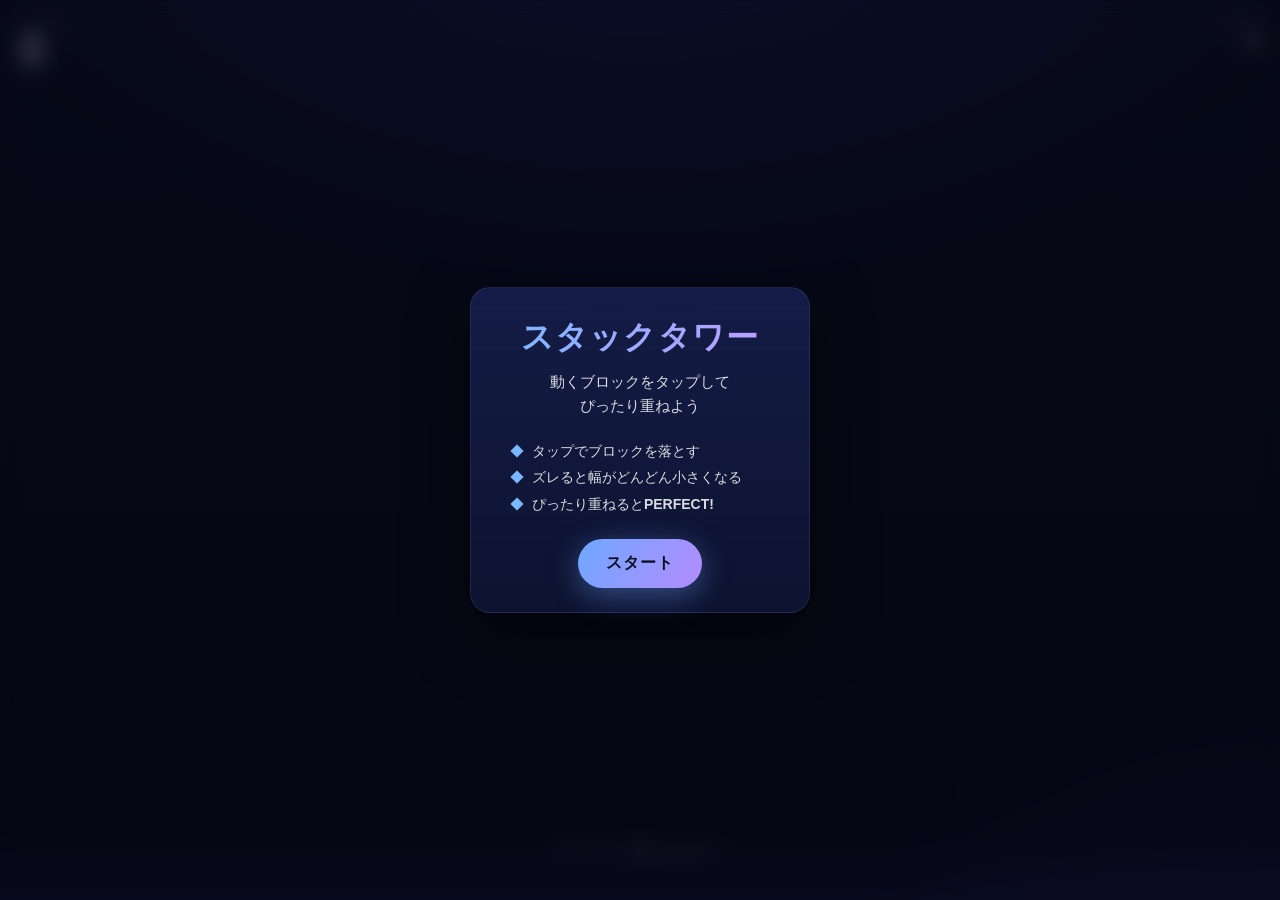
==== commit e12e2e59: "Revert to Stack Tower game Restore the original スタックタワー (Stack Tower) game, undoing the NEON VOYAGER" ====
--- a/index.html
+++ b/index.html
@@ -6,8 +6,8 @@
 <meta name="mobile-web-app-capable" content="yes">
 <meta name="apple-mobile-web-app-capable" content="yes">
 <meta name="apple-mobile-web-app-status-bar-style" content="black-translucent">
-<meta name="theme-color" content="#05060f">
-<title>NEON VOYAGER</title>
+<meta name="theme-color" content="#0b1020">
+<title>スタックタワー</title>
 <link rel="stylesheet" href="style.css">
 <link rel="manifest" href="manifest.webmanifest">
 <link rel="apple-touch-icon" href="icon-192.svg">
@@ -19,46 +19,34 @@
   <canvas id="game"></canvas>
 
   <div id="hud">
-    <div class="hud-left">
-      <div class="stat">
-        <div class="stat-label">SCORE</div>
-        <div id="score" class="stat-value">0</div>
-      </div>
-      <div class="stat small">
-        <div class="stat-label">BEST</div>
-        <div id="best" class="stat-value">0</div>
-      </div>
+    <div class="score-block">
+      <div class="score-label">SCORE</div>
+      <div id="score" class="score-value">0</div>
     </div>
-    <div class="hud-right">
-      <div id="combo" class="combo hidden">x1</div>
-      <div class="shield-wrap">
-        <div class="shield-label">SHIELD</div>
-        <div class="shield-bar"><div id="shield-fill" class="shield-fill"></div></div>
-      </div>
+    <div class="best-block">
+      <div class="best-label">BEST</div>
+      <div id="best" class="best-value">0</div>
     </div>
   </div>
 
-  <div id="hint" class="hint">ドラッグ / マウスで機体を動かそう</div>
+  <div id="tap-hint" class="hint">タップして積み上げよう</div>
 
   <div id="start-screen" class="overlay">
     <div class="panel">
-      <div class="logo">
-        <span class="logo-neon">NEON</span>
-        <span class="logo-sub">VOYAGER</span>
-      </div>
-      <p class="lead">流れる星屑の海を駆け抜けろ</p>
+      <h1>スタックタワー</h1>
+      <p class="lead">動くブロックをタップして<br>ぴったり重ねよう</p>
       <ul class="rules">
-        <li>機体は指 / マウスに追従して自動で連射</li>
-        <li>敵を撃ち落とし、光のかけらを集める</li>
-        <li>連続撃破で<b>COMBO</b>ボーナス</li>
+        <li>タップでブロックを落とす</li>
+        <li>ズレると幅がどんどん小さくなる</li>
+        <li>ぴったり重ねると<b>PERFECT!</b></li>
       </ul>
-      <button id="start-btn" class="btn primary">START</button>
+      <button id="start-btn" class="btn primary">スタート</button>
     </div>
   </div>
 
   <div id="gameover-screen" class="overlay hidden">
     <div class="panel">
-      <h2 class="go-title">GAME OVER</h2>
+      <h2>GAME OVER</h2>
       <div class="result-row">
         <span>SCORE</span>
         <b id="final-score">0</b>
@@ -67,8 +55,7 @@
         <span>BEST</span>
         <b id="final-best">0</b>
       </div>
-      <div id="new-record" class="new-record hidden">NEW RECORD!</div>
-      <button id="retry-btn" class="btn primary">RETRY</button>
+      <button id="retry-btn" class="btn primary">もう一度</button>
     </div>
   </div>
 </div>
--- a/style.css
+++ b/style.css
@@ -1,19 +1,9 @@
-:root {
-  --bg-0: #05060f;
-  --bg-1: #0a0f27;
-  --neon-cyan: #38f5ff;
-  --neon-pink: #ff3ca6;
-  --neon-purple: #9b6bff;
-  --neon-yellow: #ffe14d;
-  --ink: #eaf2ff;
-  --muted: #8ea3c8;
-}
-
 * {
+  box-sizing: border-box;
   margin: 0;
   padding: 0;
-  box-sizing: border-box;
   -webkit-tap-highlight-color: transparent;
+  -webkit-touch-callout: none;
   -webkit-user-select: none;
   user-select: none;
 }
@@ -22,11 +12,13 @@
   width: 100%;
   height: 100%;
   overflow: hidden;
-  background: var(--bg-0);
-  color: var(--ink);
-  font-family: "Segoe UI", "Hiragino Kaku Gothic ProN", "Yu Gothic", Meiryo, system-ui, sans-serif;
   overscroll-behavior: none;
+  background: #0b1020;
+  color: #f5f7ff;
+  font-family: -apple-system, BlinkMacSystemFont, "Hiragino Sans", "Yu Gothic UI", "Segoe UI", sans-serif;
   touch-action: none;
+  position: fixed;
+  inset: 0;
 }
 
 #app {
@@ -36,262 +28,240 @@
   align-items: center;
   justify-content: center;
   background:
-    radial-gradient(120% 90% at 50% -10%, #14224f 0%, rgba(10,15,39,0) 60%),
-    radial-gradient(90% 70% at 50% 110%, #2a0f3d 0%, rgba(5,6,15,0) 55%),
-    var(--bg-0);
+    radial-gradient(1200px 800px at 50% -20%, #1e2a68 0%, transparent 60%),
+    radial-gradient(900px 700px at 100% 120%, #2a1552 0%, transparent 55%),
+    linear-gradient(180deg, #0b1020 0%, #05060f 100%);
 }
 
 #game {
-  display: block;
   width: 100%;
   height: 100%;
+  display: block;
   touch-action: none;
 }
 
-/* ---------- HUD ---------- */
 #hud {
   position: absolute;
-  top: 0;
+  top: env(safe-area-inset-top, 0);
   left: 0;
   right: 0;
-  padding: calc(env(safe-area-inset-top, 0px) + 16px) 18px 0;
-  display: flex;
+  padding: 16px 20px;
+  display: flex;
+  justify-content: space-between;
   align-items: flex-start;
-  justify-content: space-between;
   pointer-events: none;
-  z-index: 5;
-}
-
-.hud-left { display: flex; align-items: baseline; gap: 18px; }
-
-.stat-label {
+  font-variant-numeric: tabular-nums;
+}
+
+.score-label,
+.best-label {
   font-size: 11px;
-  letter-spacing: 3px;
-  color: var(--muted);
-  font-weight: 700;
-}
-
-.stat-value {
-  font-size: 34px;
+  letter-spacing: 0.18em;
+  color: rgba(255, 255, 255, 0.55);
+  text-transform: uppercase;
+}
+
+.score-value {
+  font-size: 44px;
   font-weight: 800;
   line-height: 1;
-  color: #fff;
-  text-shadow: 0 0 12px rgba(56,245,255,0.9), 0 0 26px rgba(56,245,255,0.5);
-  font-variant-numeric: tabular-nums;
-  transition: transform 0.12s ease;
-}
-
-.stat.small .stat-value {
-  font-size: 20px;
-  color: var(--neon-yellow);
-  text-shadow: 0 0 10px rgba(255,225,77,0.7);
-}
-
-.stat-value.bump { transform: scale(1.28); }
-
-.hud-right {
-  display: flex;
-  flex-direction: column;
-  align-items: flex-end;
-  gap: 8px;
+  text-shadow: 0 2px 20px rgba(120, 160, 255, 0.35);
+  transform-origin: left top;
+  transition: transform 0.08s ease-out;
+}
+
+.score-value.bump {
+  animation: score-bump 0.28s ease-out;
+}
+
+@keyframes score-bump {
+  0% { transform: scale(1); }
+  40% { transform: scale(1.14); text-shadow: 0 2px 30px rgba(180, 200, 255, 0.75); }
+  100% { transform: scale(1); }
+}
+
+.best-block {
+  text-align: right;
+}
+
+.best-value {
+  font-size: 22px;
+  font-weight: 700;
+  color: rgba(255, 255, 255, 0.85);
+}
+
+.hint {
+  position: absolute;
+  bottom: calc(env(safe-area-inset-bottom, 0) + 40px);
+  left: 0;
+  right: 0;
+  text-align: center;
+  font-size: 14px;
+  letter-spacing: 0.08em;
+  color: rgba(255, 255, 255, 0.7);
+  animation: pulse 1.4s ease-in-out infinite;
+  pointer-events: none;
 }
 
 .combo {
-  font-size: 22px;
+  position: absolute;
+  top: 38%;
+  left: 50%;
+  transform: translate(-50%, -50%);
+  padding: 10px 20px;
+  border-radius: 999px;
+  background: rgba(11, 16, 32, 0.78);
+  border: 2px solid #ffd06a;
+  box-shadow:
+    0 8px 30px rgba(255, 122, 182, 0.35),
+    0 0 24px rgba(255, 208, 106, 0.55),
+    inset 0 0 12px rgba(255, 208, 106, 0.25);
+  font-size: 32px;
   font-weight: 900;
-  font-style: italic;
-  color: var(--neon-pink);
-  text-shadow: 0 0 14px rgba(255,60,166,0.9);
-  transition: transform 0.1s ease, opacity 0.2s ease;
-}
-.combo.pop { transform: scale(1.35) rotate(-4deg); }
-.combo.hidden { display: none; }
-
-.shield-wrap { width: 128px; text-align: right; }
-.shield-label {
-  font-size: 10px;
-  letter-spacing: 3px;
-  color: var(--muted);
-  font-weight: 700;
-  margin-bottom: 4px;
-}
-.shield-bar {
-  height: 9px;
-  border-radius: 6px;
-  background: rgba(255,255,255,0.08);
-  box-shadow: inset 0 0 0 1px rgba(56,245,255,0.25);
-  overflow: hidden;
-}
-.shield-fill {
-  height: 100%;
-  width: 100%;
-  border-radius: 6px;
-  background: linear-gradient(90deg, var(--neon-purple), var(--neon-cyan));
-  box-shadow: 0 0 12px rgba(56,245,255,0.8);
-  transition: width 0.25s ease, background 0.25s ease;
-}
-.shield-fill.low { background: linear-gradient(90deg, #ff5b5b, var(--neon-pink)); }
-
-/* ---------- hint ---------- */
-.hint {
-  position: absolute;
-  bottom: calc(env(safe-area-inset-bottom, 0px) + 30px);
-  left: 50%;
-  transform: translateX(-50%);
-  font-size: 13px;
-  letter-spacing: 1px;
-  color: var(--muted);
-  z-index: 5;
+  letter-spacing: 0.08em;
+  color: #fff2b8;
+  text-shadow:
+    0 0 12px rgba(255, 208, 106, 0.9),
+    0 2px 4px rgba(0, 0, 0, 0.6);
   pointer-events: none;
-  animation: hintPulse 1.8s ease-in-out infinite;
-}
-@keyframes hintPulse {
-  0%, 100% { opacity: 0.35; }
-  50% { opacity: 0.9; }
-}
-.hint.hidden { display: none; }
-
-/* ---------- overlays ---------- */
+  opacity: 1;
+  white-space: nowrap;
+  z-index: 4;
+}
+
+.combo.hidden {
+  opacity: 0;
+  transition: opacity 0.25s ease;
+}
+
+.combo.pop {
+  animation: combo-pop 0.6s cubic-bezier(0.22, 1, 0.36, 1);
+}
+
+@keyframes combo-pop {
+  0% { transform: translate(-50%, -50%) scale(0.55); opacity: 0; }
+  35% { transform: translate(-50%, -50%) scale(1.22); opacity: 1; }
+  70% { transform: translate(-50%, -50%) scale(1); opacity: 1; }
+  100% { transform: translate(-50%, -60%) scale(1); opacity: 1; }
+}
+
+.hint.hidden {
+  display: none;
+}
+
+@keyframes pulse {
+  0%, 100% { opacity: 0.4; transform: translateY(0); }
+  50% { opacity: 1; transform: translateY(-2px); }
+}
+
 .overlay {
   position: absolute;
   inset: 0;
   display: flex;
   align-items: center;
   justify-content: center;
+  background: rgba(6, 8, 22, 0.72);
+  backdrop-filter: blur(10px);
+  -webkit-backdrop-filter: blur(10px);
+  padding: 24px;
   z-index: 10;
-  padding: 24px;
-  background: radial-gradient(120% 120% at 50% 40%, rgba(5,6,15,0.35) 0%, rgba(5,6,15,0.85) 100%);
-  backdrop-filter: blur(3px);
-  -webkit-backdrop-filter: blur(3px);
-  animation: fadeIn 0.4s ease;
-}
-.overlay.hidden { display: none; }
-@keyframes fadeIn { from { opacity: 0; } to { opacity: 1; } }
+}
+
+.overlay.hidden {
+  display: none;
+}
 
 .panel {
-  width: min(90vw, 380px);
-  padding: 34px 30px 30px;
-  border-radius: 24px;
+  background: linear-gradient(180deg, rgba(30, 42, 104, 0.6), rgba(20, 26, 66, 0.6));
+  border: 1px solid rgba(255, 255, 255, 0.08);
+  border-radius: 20px;
+  padding: 28px 24px 24px;
+  max-width: 340px;
+  width: 100%;
   text-align: center;
-  background: linear-gradient(160deg, rgba(24,32,66,0.85), rgba(12,16,38,0.9));
-  border: 1px solid rgba(56,245,255,0.25);
-  box-shadow:
-    0 0 0 1px rgba(155,107,255,0.15),
-    0 24px 70px rgba(0,0,0,0.6),
-    inset 0 1px 0 rgba(255,255,255,0.06);
-}
-
-.logo { line-height: 0.95; margin-bottom: 14px; }
-.logo-neon {
-  display: block;
-  font-size: 46px;
-  font-weight: 900;
-  letter-spacing: 4px;
-  color: #fff;
-  text-shadow:
-    0 0 10px var(--neon-cyan),
-    0 0 26px var(--neon-cyan),
-    0 0 48px rgba(56,245,255,0.6);
-}
-.logo-sub {
-  display: block;
-  font-size: 22px;
-  font-weight: 800;
-  letter-spacing: 10px;
-  margin-top: 4px;
-  color: var(--neon-pink);
-  text-shadow: 0 0 14px rgba(255,60,166,0.8);
-}
-
-.lead {
-  color: var(--ink);
+  box-shadow: 0 20px 60px rgba(0, 0, 0, 0.5);
+}
+
+.panel h1 {
+  font-size: 32px;
+  letter-spacing: 0.04em;
+  margin-bottom: 10px;
+  background: linear-gradient(120deg, #79b8ff, #c39bff);
+  -webkit-background-clip: text;
+  background-clip: text;
+  color: transparent;
+}
+
+.panel h2 {
+  font-size: 26px;
+  margin-bottom: 18px;
+  color: #ffd06a;
+  letter-spacing: 0.08em;
+}
+
+.panel .lead {
+  color: rgba(255, 255, 255, 0.85);
+  line-height: 1.6;
+  margin-bottom: 20px;
   font-size: 15px;
-  margin-bottom: 18px;
-  opacity: 0.9;
 }
 
 .rules {
   list-style: none;
   text-align: left;
-  margin: 0 auto 24px;
-  display: inline-block;
-}
-.rules li {
-  position: relative;
-  padding-left: 20px;
-  margin: 9px 0;
-  font-size: 13.5px;
-  color: var(--muted);
-}
+  margin: 0 auto 22px;
+  max-width: 260px;
+  color: rgba(255, 255, 255, 0.85);
+  font-size: 14px;
+  line-height: 1.9;
+}
+
 .rules li::before {
-  content: "";
-  position: absolute;
-  left: 0;
-  top: 6px;
-  width: 8px;
-  height: 8px;
-  border-radius: 50%;
-  background: var(--neon-cyan);
-  box-shadow: 0 0 8px var(--neon-cyan);
-}
-.rules b { color: var(--neon-yellow); }
-
-.go-title {
-  font-size: 30px;
-  font-weight: 900;
-  letter-spacing: 3px;
-  margin-bottom: 22px;
-  color: #fff;
-  text-shadow: 0 0 16px rgba(255,60,166,0.8);
+  content: "◆ ";
+  color: #79b8ff;
+  margin-right: 4px;
 }
 
 .result-row {
   display: flex;
-  align-items: center;
   justify-content: space-between;
+  align-items: baseline;
   padding: 10px 6px;
-  border-bottom: 1px solid rgba(255,255,255,0.08);
-  font-size: 14px;
-  letter-spacing: 2px;
-  color: var(--muted);
-}
+  border-bottom: 1px dashed rgba(255, 255, 255, 0.12);
+  font-size: 15px;
+  color: rgba(255, 255, 255, 0.75);
+}
+
+.result-row:last-of-type {
+  border-bottom: none;
+  margin-bottom: 12px;
+}
+
 .result-row b {
-  font-size: 24px;
+  font-size: 28px;
   color: #fff;
   font-variant-numeric: tabular-nums;
-  text-shadow: 0 0 12px rgba(56,245,255,0.7);
-}
-
-.new-record {
-  margin-top: 16px;
-  font-size: 15px;
-  font-weight: 800;
-  letter-spacing: 3px;
-  color: var(--neon-yellow);
-  text-shadow: 0 0 14px rgba(255,225,77,0.9);
-  animation: recordPulse 0.8s ease-in-out infinite;
-}
-.new-record.hidden { display: none; }
-@keyframes recordPulse {
-  0%, 100% { transform: scale(1); opacity: 0.85; }
-  50% { transform: scale(1.08); opacity: 1; }
 }
 
 .btn {
-  margin-top: 24px;
-  width: 100%;
-  padding: 16px;
+  display: inline-block;
+  padding: 14px 28px;
+  border-radius: 999px;
   border: none;
-  border-radius: 16px;
-  font-size: 17px;
-  font-weight: 800;
-  letter-spacing: 3px;
-  color: #05060f;
+  font-size: 16px;
+  font-weight: 700;
+  letter-spacing: 0.06em;
   cursor: pointer;
-  background: linear-gradient(120deg, var(--neon-cyan), var(--neon-purple));
-  box-shadow: 0 10px 30px rgba(56,245,255,0.35), 0 0 0 1px rgba(255,255,255,0.15) inset;
-  transition: transform 0.12s ease, box-shadow 0.12s ease;
-  pointer-events: auto;
-}
-.btn:hover { transform: translateY(-2px); box-shadow: 0 14px 38px rgba(56,245,255,0.5); }
-.btn:active { transform: translateY(1px) scale(0.99); }
+  transition: transform 0.1s ease, box-shadow 0.2s ease;
+  font-family: inherit;
+}
+
+.btn.primary {
+  background: linear-gradient(120deg, #6ea8ff, #b48bff);
+  color: #0b1020;
+  box-shadow: 0 8px 30px rgba(110, 168, 255, 0.4);
+}
+
+.btn:active {
+  transform: translateY(1px) scale(0.98);
+}
